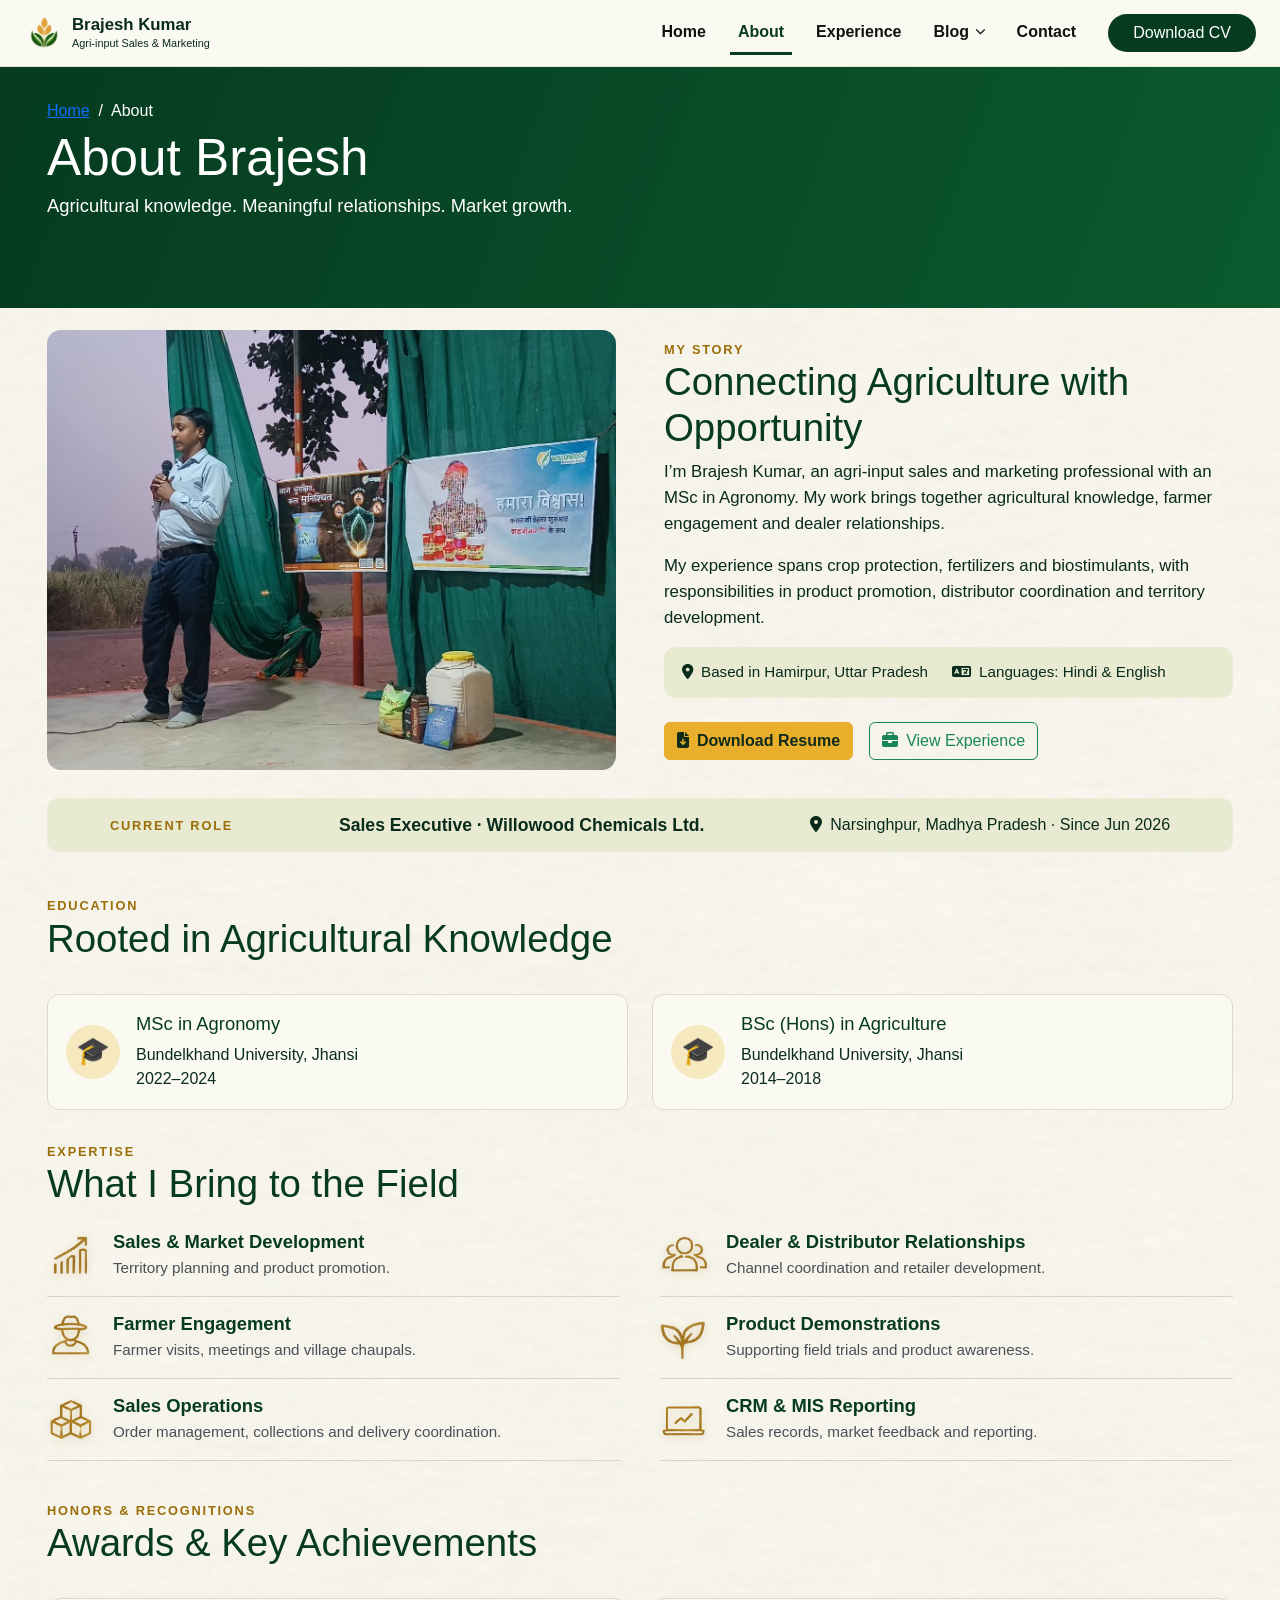
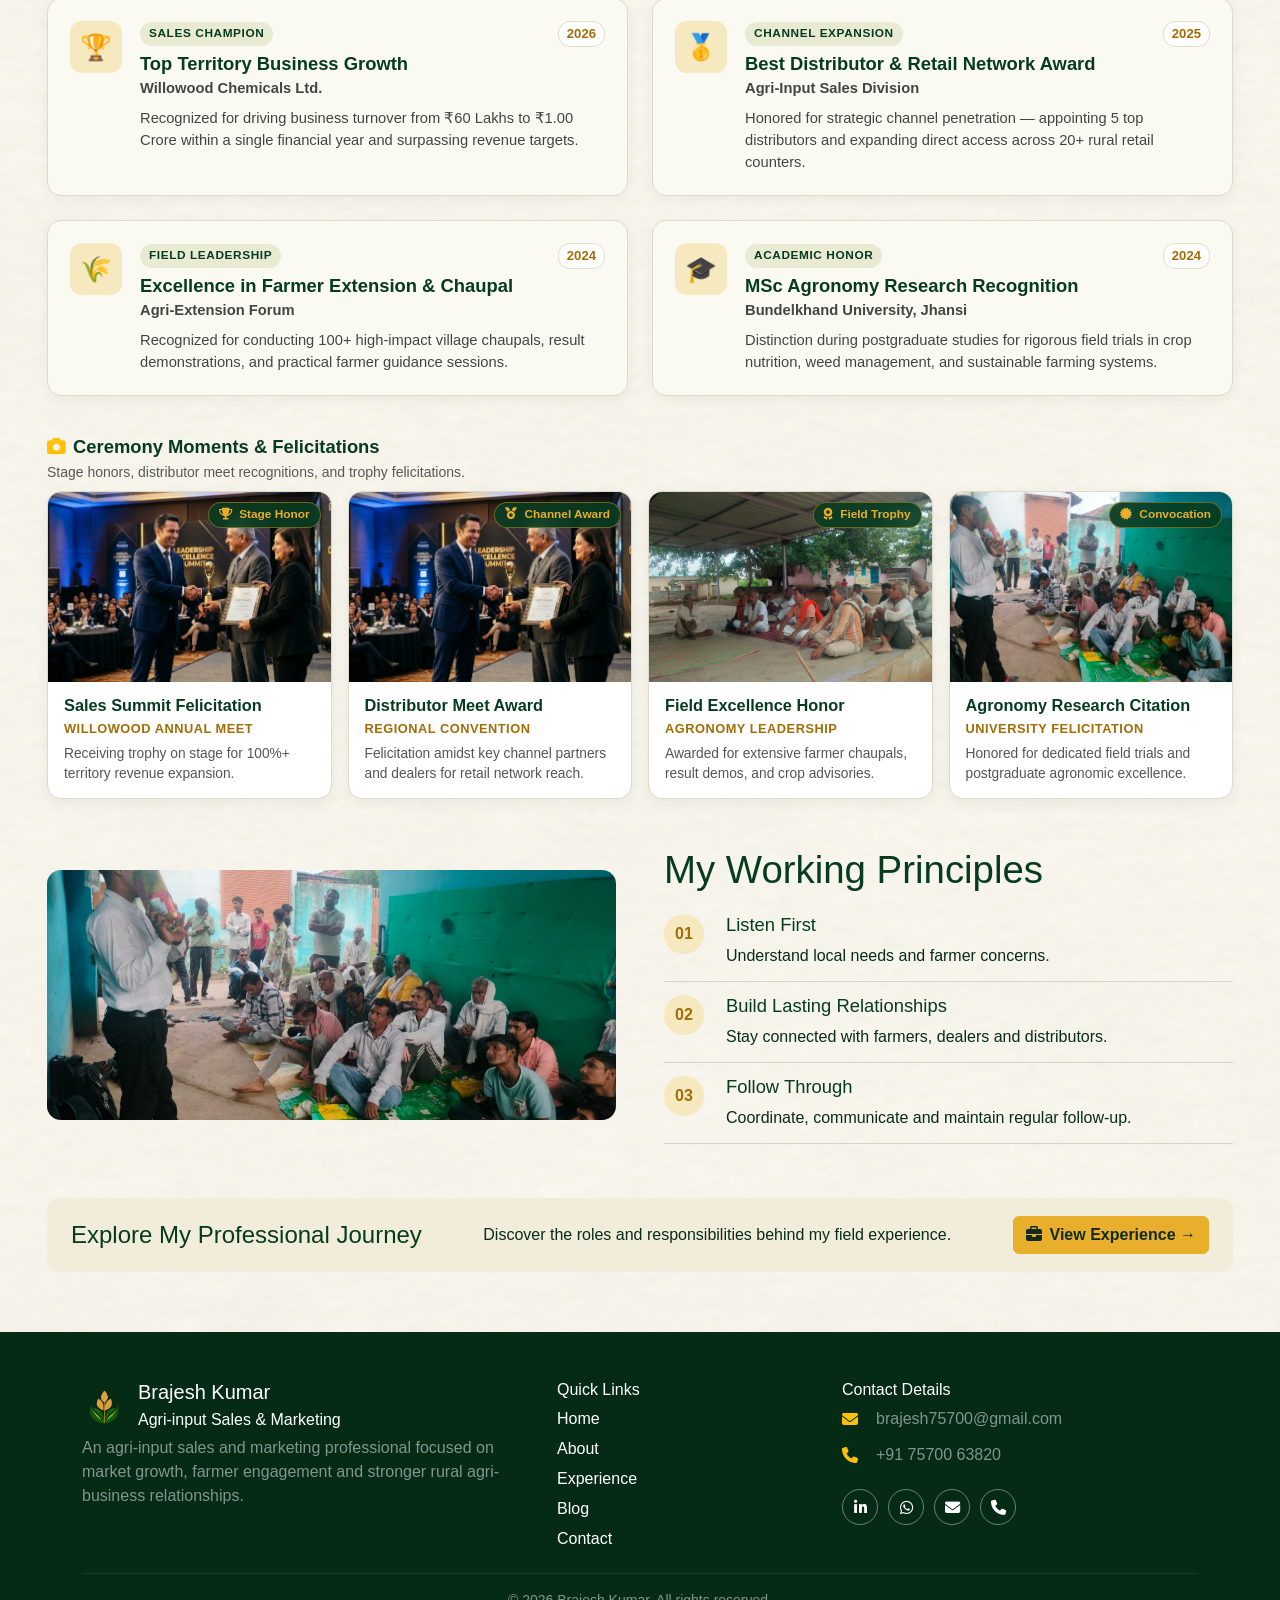
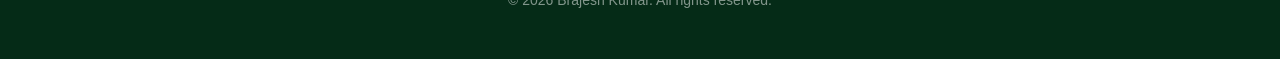
==== about.html @ 0ba1cee8 "Move about, contact, and experience to root directory and update internal links" ====
<!doctype html>
<html lang="en">
<head>
  <meta charset="utf-8"><meta name="viewport" content="width=device-width, initial-scale=1">
  <title>About Brajesh | Brajesh Kumar</title>
  <link rel="icon" type="image/svg+xml" href="assets/images/favicon.svg">
  <link rel="stylesheet" href="https://cdnjs.cloudflare.com/ajax/libs/font-awesome/6.5.1/css/all.min.css">
  <link href="https://cdn.jsdelivr.net/npm/bootstrap@5.3.3/dist/css/bootstrap.min.css" rel="stylesheet"><link rel="stylesheet" href="assets/css/style.css"><link rel="stylesheet" href="assets/css/about.css">
</head>
<body><div class="site-shell">
      <header class="site-header">
      <nav class="navbar navbar-expand-lg px-3 px-lg-4 py-2">
        <a class="navbar-brand d-flex align-items-center gap-2" href="index.html#hero">
          <img src="assets/images/logo.png" alt="Brajesh Kumar logo" class="brand-logo">
          <span><strong>Brajesh Kumar</strong><small>Agri-input Sales &amp; Marketing</small></span>
        </a>
        <button class="navbar-toggler" type="button" data-bs-toggle="collapse" data-bs-target="#mainNavigation"
          aria-controls="mainNavigation" aria-expanded="false" aria-label="Toggle navigation">
          <span class="navbar-toggler-icon"></span>
        </button>
        <div class="collapse navbar-collapse" id="mainNavigation">
          <ul class="navbar-nav ms-auto align-items-lg-center gap-lg-3">
            <li class="nav-item"><a class="nav-link" href="index.html#hero">Home</a></li>
            <li class="nav-item"><a class="nav-link active" href="about.html">About</a></li>
            <li class="nav-item"><a class="nav-link " href="experience.html">Experience</a></li>
            <li class="nav-item dropdown">
              <a class="nav-link dropdown-toggle" href="#" role="button" data-bs-toggle="dropdown" aria-expanded="false">Blog</a>
              <ul class="dropdown-menu">
                <li><a class="dropdown-item" href="pages/farmer-meetings.html">Farmer Meetings &amp; Chaupal</a></li>
                <li><a class="dropdown-item" href="pages/product-demonstrations.html">Product Demonstrations</a></li>
                <li><a class="dropdown-item" href="pages/dealer-networks.html">Building Dealer Networks</a></li>
              </ul>
            </li>
            <li class="nav-item"><a class="nav-link " href="contact.html">Contact</a></li>
            <li class="nav-item ms-lg-2 mt-3 mt-lg-0">
              <a class="btn btn-dark-green rounded-pill px-4" href="assets/images/brajesh-kumar.pdf" download="brajesh-kumar.pdf" target="_blank">Download CV</a>
            </li>
          </ul>
        </div>
      </nav>
    </header>
  <section class="about-hero"><div class="about-wrap"><div class="breadcrumbs"><a href="index.html">Home</a> &nbsp;/&nbsp; <span>About</span></div><h1>About Brajesh</h1><p>Agricultural knowledge. Meaningful relationships. Market growth.</p></div></section>
  <main class="about-page"><div class="about-wrap about-main">
    <div class="row align-items-center g-5"><div class="col-lg-6"><img class="about-profile" src="assets/images/field-image/field-product-presentation.jpeg" alt="Brajesh Kumar presenting to farmers"></div><div class="col-lg-6"><div class="about-label">My Story</div><h2>Connecting Agriculture with Opportunity</h2><p class="about-copy">I’m Brajesh Kumar, an agri-input sales and marketing professional with an MSc in Agronomy. My work brings together agricultural knowledge, farmer engagement and dealer relationships.</p><p class="about-copy">My experience spans crop protection, fertilizers and biostimulants, with responsibilities in product promotion, distributor coordination and territory development.</p><div class="about-meta"><span><i class="fa-solid fa-location-dot me-2"></i>Based in Hamirpur, Uttar Pradesh</span><span><i class="fa-solid fa-language me-2"></i>Languages: Hindi &amp; English</span></div><div class="d-flex gap-3 mt-4 flex-wrap"><a class="btn btn-gold" href="assets/images/brajesh-kumar.pdf" download="brajesh-kumar.pdf" target="_blank"><i class="fa-solid fa-file-arrow-down me-2"></i>Download Resume</a><a class="btn btn-outline-success" href="experience.html"><i class="fa-solid fa-briefcase me-2"></i>View Experience</a></div></div></div>
    <div class="role-strip"><span class="about-label mb-0">Current Role</span><strong>Sales Executive · Willowood Chemicals Ltd.</strong><span><i class="fa-solid fa-location-dot me-2"></i>Narsinghpur, Madhya Pradesh · Since Jun 2026</span></div>
    <section class="py-3"><div class="about-label">Education</div><h2>Rooted in Agricultural Knowledge</h2><div class="row g-4 mt-1"><div class="col-md-6"><div class="education-card"><div class="edu-icon">🎓</div><div><h3>MSc in Agronomy</h3><p class="mb-0">Bundelkhand University, Jhansi<br>2022–2024</p></div></div></div><div class="col-md-6"><div class="education-card"><div class="edu-icon">🎓</div><div><h3>BSc (Hons) in Agriculture</h3><p class="mb-0">Bundelkhand University, Jhansi<br>2014–2018</p></div></div></div></div></section>
    <section class="py-3">
      <div class="about-label">Expertise</div>
      <h2>What I Bring to the Field</h2>
      <div class="expertise-list">
        <div class="expertise-row">
          <span class="feature-icon">
            <img src="assets/images/icon/bring-field/sales-market-development.png" alt="Sales &amp; Market Development">
          </span>
          <div>
            <h3>Sales &amp; Market Development</h3>
            <p class="mb-0">Territory planning and product promotion.</p>
          </div>
        </div>
        <div class="expertise-row">
          <span class="feature-icon">
            <img src="assets/images/icon/bring-field/dealer-distributor-relationships.png" alt="Dealer &amp; Distributor Relationships">
          </span>
          <div>
            <h3>Dealer &amp; Distributor Relationships</h3>
            <p class="mb-0">Channel coordination and retailer development.</p>
          </div>
        </div>
        <div class="expertise-row">
          <span class="feature-icon">
            <img src="assets/images/icon/bring-field/farmer-engagement.png" alt="Farmer Engagement">
          </span>
          <div>
            <h3>Farmer Engagement</h3>
            <p class="mb-0">Farmer visits, meetings and village chaupals.</p>
          </div>
        </div>
        <div class="expertise-row">
          <span class="feature-icon">
            <img src="assets/images/icon/bring-field/product-demonstrations.png" alt="Product Demonstrations">
          </span>
          <div>
            <h3>Product Demonstrations</h3>
            <p class="mb-0">Supporting field trials and product awareness.</p>
          </div>
        </div>
        <div class="expertise-row">
          <span class="feature-icon">
            <img src="assets/images/icon/bring-field/sales-operations.png" alt="Sales Operations">
          </span>
          <div>
            <h3>Sales Operations</h3>
            <p class="mb-0">Order management, collections and delivery coordination.</p>
          </div>
        </div>
        <div class="expertise-row">
          <span class="feature-icon">
            <img src="assets/images/icon/bring-field/crm-mis-reporting.png" alt="CRM &amp; MIS Reporting">
          </span>
          <div>
            <h3>CRM &amp; MIS Reporting</h3>
            <p class="mb-0">Sales records, market feedback and reporting.</p>
          </div>
        </div>
      </div>
    </section>
    <section class="py-4">
      <div class="about-label">Honors &amp; Recognitions</div>
      <h2>Awards &amp; Key Achievements</h2>
      <div class="row g-4 mt-1">
        <div class="col-md-6">
          <div class="award-card">
            <div class="award-icon-box">🏆</div>
            <div class="award-content">
              <div class="d-flex justify-content-between align-items-center mb-1">
                <span class="award-badge">Sales Champion</span>
                <span class="award-year">2026</span>
              </div>
              <h3>Top Territory Business Growth</h3>
              <p class="award-org">Willowood Chemicals Ltd.</p>
              <p class="mb-0">Recognized for driving business turnover from ₹60 Lakhs to ₹1.00 Crore within a single financial year and surpassing revenue targets.</p>
            </div>
          </div>
        </div>
        <div class="col-md-6">
          <div class="award-card">
            <div class="award-icon-box">🥇</div>
            <div class="award-content">
              <div class="d-flex justify-content-between align-items-center mb-1">
                <span class="award-badge">Channel Expansion</span>
                <span class="award-year">2025</span>
              </div>
              <h3>Best Distributor &amp; Retail Network Award</h3>
              <p class="award-org">Agri-Input Sales Division</p>
              <p class="mb-0">Honored for strategic channel penetration — appointing 5 top distributors and expanding direct access across 20+ rural retail counters.</p>
            </div>
          </div>
        </div>
        <div class="col-md-6">
          <div class="award-card">
            <div class="award-icon-box">🌾</div>
            <div class="award-content">
              <div class="d-flex justify-content-between align-items-center mb-1">
                <span class="award-badge">Field Leadership</span>
                <span class="award-year">2024</span>
              </div>
              <h3>Excellence in Farmer Extension &amp; Chaupal</h3>
              <p class="award-org">Agri-Extension Forum</p>
              <p class="mb-0">Recognized for conducting 100+ high-impact village chaupals, result demonstrations, and practical farmer guidance sessions.</p>
            </div>
          </div>
        </div>
        <div class="col-md-6">
          <div class="award-card">
            <div class="award-icon-box">🎓</div>
            <div class="award-content">
              <div class="d-flex justify-content-between align-items-center mb-1">
                <span class="award-badge">Academic Honor</span>
                <span class="award-year">2024</span>
              </div>
              <h3>MSc Agronomy Research Recognition</h3>
              <p class="award-org">Bundelkhand University, Jhansi</p>
              <p class="mb-0">Distinction during postgraduate studies for rigorous field trials in crop nutrition, weed management, and sustainable farming systems.</p>
            </div>
          </div>
        </div>
      </div>

      <!-- Award Ceremony Photo Showcase (Demo Placements) -->
      <div class="mt-4 pt-3 mb-2">
        <div class="d-flex justify-content-between align-items-center flex-wrap gap-2">
          <div>
            <h3 class="h5 mb-1" style="color: var(--forest); font-weight: 700;">
              <i class="fa-solid fa-camera text-warning me-2"></i>Ceremony Moments &amp; Felicitations
            </h3>
            <p class="text-muted small mb-0">Stage honors, distributor meet recognitions, and trophy felicitations.</p>
          </div>
        </div>
      </div>

      <div class="row g-3">
        <!-- Photo Card 1 -->
        <div class="col-sm-6 col-lg-3">
          <div class="award-photo-card">
            <div class="award-photo-wrap">
              <img src="assets/images/awards/award-1.jpg" alt="Annual Sales Growth Award Stage" class="award-photo-img">
              <span class="award-photo-badge"><i class="fa-solid fa-trophy me-1"></i> Stage Honor</span>
            </div>
            <div class="award-photo-body">
              <h4>Sales Summit Felicitation</h4>
              <p class="award-photo-subtitle">Willowood Annual Meet</p>
              <p class="award-photo-desc">Receiving trophy on stage for 100%+ territory revenue expansion.</p>
            </div>
          </div>
        </div>

        <!-- Photo Card 2 -->
        <div class="col-sm-6 col-lg-3">
          <div class="award-photo-card">
            <div class="award-photo-wrap">
              <img src="assets/images/awards/award-2.jpg" alt="Distributor Network Felicitation" class="award-photo-img">
              <span class="award-photo-badge"><i class="fa-solid fa-medal me-1"></i> Channel Award</span>
            </div>
            <div class="award-photo-body">
              <h4>Distributor Meet Award</h4>
              <p class="award-photo-subtitle">Regional Convention</p>
              <p class="award-photo-desc">Felicitation amidst key channel partners and dealers for retail network reach.</p>
            </div>
          </div>
        </div>

        <!-- Photo Card 3 -->
        <div class="col-sm-6 col-lg-3">
          <div class="award-photo-card">
            <div class="award-photo-wrap">
              <img src="assets/images/awards/award-3.jpg" alt="Agronomy Field Excellence" class="award-photo-img">
              <span class="award-photo-badge"><i class="fa-solid fa-award me-1"></i> Field Trophy</span>
            </div>
            <div class="award-photo-body">
              <h4>Field Excellence Honor</h4>
              <p class="award-photo-subtitle">Agronomy Leadership</p>
              <p class="award-photo-desc">Awarded for extensive farmer chaupals, result demos, and crop advisories.</p>
            </div>
          </div>
        </div>

        <!-- Photo Card 4 -->
        <div class="col-sm-6 col-lg-3">
          <div class="award-photo-card">
            <div class="award-photo-wrap">
              <img src="assets/images/awards/award-4.jpg" alt="Academic & Research Recognition" class="award-photo-img">
              <span class="award-photo-badge"><i class="fa-solid fa-certificate me-1"></i> Convocation</span>
            </div>
            <div class="award-photo-body">
              <h4>Agronomy Research Citation</h4>
              <p class="award-photo-subtitle">University Felicitation</p>
              <p class="award-photo-desc">Honored for dedicated field trials and postgraduate agronomic excellence.</p>
            </div>
          </div>
        </div>
      </div>
    </section>
    <div class="row g-5 align-items-center py-4"><div class="col-lg-6"><img class="about-fieldwork" src="assets/images/field-image/field-farmer-meeting.jpeg" alt="Brajesh meeting with farmers"></div><div class="col-lg-6"><h2>My Working Principles</h2><div class="principle-row"><span class="principle-number">01</span><div><h3>Listen First</h3><p class="mb-0">Understand local needs and farmer concerns.</p></div></div><div class="principle-row"><span class="principle-number">02</span><div><h3>Build Lasting Relationships</h3><p class="mb-0">Stay connected with farmers, dealers and distributors.</p></div></div><div class="principle-row"><span class="principle-number">03</span><div><h3>Follow Through</h3><p class="mb-0">Coordinate, communicate and maintain regular follow-up.</p></div></div></div></div>
    <div class="journey-strip"><h2>Explore My Professional Journey</h2><span>Discover the roles and responsibilities behind my field experience.</span><a class="btn btn-gold" href="experience.html"><i class="fa-solid fa-briefcase me-2"></i>View Experience →</a></div>
  </div></main>
      <footer class="site-footer">
      <div class="container py-5">
        <div class="row g-4">
          <div class="col-md-5">
            <div class="footer-brand">
              <img src="assets/images/logo.png" alt="Brajesh Kumar logo">
              <div>
                <h2>Brajesh Kumar</h2>
                <p>Agri-input Sales &amp; Marketing</p>
              </div>
            </div>
            <p class="text-white-50">An agri-input sales and marketing professional focused on market growth, farmer engagement and stronger rural agri-business relationships.</p>
          </div>
          <div class="col-md-3">
            <h3>Quick Links</h3>
            <a href="index.html#hero">Home</a>
            <a href="about.html">About</a>
            <a href="experience.html">Experience</a>
            <a href="pages/farmer-meetings.html">Blog</a>
            <a href="contact.html">Contact</a>
          </div>
          <div class="col-md-4">
            <h3>Contact Details</h3>
            <p><i class="fa-solid fa-envelope text-warning me-2"></i> <a href="mailto:brajesh75700@gmail.com" class="text-white-50 text-decoration-none">brajesh75700@gmail.com</a></p>
            <p><i class="fa-solid fa-phone text-warning me-2"></i> <a href="tel:+917570063820" class="text-white-50 text-decoration-none">+91 75700 63820</a></p>
            <div class="social-row mt-3">
              <a href="#" aria-label="LinkedIn" class="linkedin-btn"><i class="fa-brands fa-linkedin-in"></i></a>
              <a href="https://wa.me/917570063820" target="_blank" aria-label="WhatsApp" class="whatsapp-btn"><i class="fa-brands fa-whatsapp"></i></a>
              <a href="mailto:brajesh75700@gmail.com" aria-label="Email" class="email-btn"><i class="fa-solid fa-envelope"></i></a>
              <a href="tel:+917570063820" aria-label="Phone" class="phone-btn"><i class="fa-solid fa-phone"></i></a>
            </div>
          </div>
        </div>
        <hr>
        <p class="text-center text-white-50 small mb-0">© 2026 Brajesh Kumar. All rights reserved.</p>
      </div>
    </footer>
</div><script src="https://cdn.jsdelivr.net/npm/bootstrap@5.3.3/dist/js/bootstrap.bundle.min.js"></script><script src="assets/js/includes.js"></script></body></html>
---- assets/css/style.css ----
:root {
  --forest: #073b20;
  --deep: #052b17;
  --gold: #e8ae2c;
  --cream: #f8f6ed;
  --ink: #092b1b;
  --line: #d8d4c2;
}

* { box-sizing: border-box; }
html { scroll-behavior: smooth; scroll-padding-top: 75px; }
body { margin: 0; background: var(--deep); color: var(--ink); font-family: Arial, Helvetica, sans-serif; }
.site-shell { max-width: 1400px; margin: 0 auto; background: var(--cream); box-shadow: 0 0 40px #001c0d; }
.site-header { background: #fbfaf2; position: sticky; top: 0; z-index: 10; border-bottom: 1px solid #e8e3d1; }
.brand-logo { width: 40px; height: 40px; object-fit: contain; }
.navbar-brand { color: var(--ink); line-height: 1; }
.navbar-brand strong { display: block; font-size: 1.05rem; }
.navbar-brand small { display: block; font-size: .68rem; margin-top: 4px; }
.navbar-nav .nav-link { color: #111; font-weight: 600; border-bottom: 3px solid transparent; transition: color 0.15s ease, border-color 0.15s ease; }
.navbar-nav .nav-link:hover, .navbar-nav .nav-link.active { color: var(--forest); }
.navbar-nav .nav-link.active { border-bottom-color: var(--forest); }
.navbar-nav .nav-link.dropdown-toggle { display: inline-flex; align-items: center; gap: .35rem; }
.navbar-nav .nav-link.dropdown-toggle::after { border: 0; content: '\f078'; font-family: 'Font Awesome 6 Free'; font-size: .65rem; font-weight: 900; line-height: 1; margin: 1px 0 0; transform: none; }
.dropdown-item:hover { background: #e8ead2; color: var(--forest); }
.dropdown-item.active, .dropdown-item:active { background: var(--forest); color: #fff; }
.btn-dark-green { background: var(--forest); color: #fff; }
.btn-dark-green:hover { background: #0e5830; color: #fff; }
.hero-section { min-height: 535px; background: url('../images/hero-agriculture.png') center/cover no-repeat; position: relative; overflow: hidden; color: #fff; }
.hero-overlay { position: absolute; inset: 0; z-index: 0; background: linear-gradient(90deg, rgba(3,53,28,.97), rgba(3,53,28,.76) 36%, rgba(3,53,28,.06) 75%); }
.hero-section::after { content: ''; position: absolute; z-index: 1; right: 4%; bottom: 0; width: 29%; height: 94%; background: url('../images/brajesh-kumar.png') center bottom/contain no-repeat; pointer-events: none; }
.hero-section > .container { z-index: 2; }
.min-vh-50 { min-height: 535px; }
.hero-copy { padding-top: 0; transform: translateY(-58px); }
.hero-copy h1 { font-size: clamp(2.5rem, 5vw, 4.2rem); line-height: 1.05; margin: 12px 0; }
.hero-role { font-size: 1.2rem; }
.eyebrow { text-transform: uppercase; letter-spacing: .12em; color: #ae7611; font-weight: 700; font-size: .8rem; margin-bottom: 10px; }
.hero-copy .eyebrow { color: #fff; }
.btn-gold { background: var(--gold); border-color: var(--gold); color: #102b1a; font-weight: 700; }
.btn-gold:hover { background: #f2c34a; border-color: #f2c34a; color: #102b1a; }
.stats-strip { margin-top: -36px; position: relative; z-index: 2; }
.stats-card { background: var(--forest); border-radius: 18px; overflow: hidden; box-shadow: 0 8px 20px #04301533; }
.stat-item { display: flex; align-items: center; justify-content: center; gap: 18px; padding: 18px 12px; border-right: 1px solid #f5dda26b; }
.stat-item:last-child { border-right: 0; }
.stat-icon { font-size: 2.25rem; color: var(--gold); }
.stat-item strong, .stat-item small { display: block; }
.stat-item strong { font-size: 1.55rem; }
.stat-item small { font-size: .85rem; }
.section-pad { padding: 80px 0; }
.about-section, .insights-section { background: url('../images/paper-texture.png') center/cover; }
.section-image { width: 100%; height: 330px; object-fit: cover; }
.section-pad h2, .section-heading h2 { font-size: clamp(2rem, 4vw, 3.1rem); color: var(--forest); line-height: 1.08; }
.lead-copy { font-size: 1.05rem; max-width: 620px; }
.education-row { display: flex; gap: 28px; flex-wrap: wrap; padding: 14px 0 18px; border-bottom: 1px solid var(--line); }
.current-role { display: flex; justify-content: space-between; gap: 12px; border-top: 1px solid var(--line); padding-top: 17px; font-weight: 600; font-size: .9rem; }
.current-role a, .insight-card a { color: #a16d05; font-weight: 700; text-decoration: none; }
.centered { text-align: center; }
.expertise-section { background: #fbfaf2; }
.expertise-card { border-right: 1px solid var(--line); height: 100%; padding: 12px 18px; }
.col-lg-3:last-child .expertise-card { border-right: 0; }
.feature-icon { color: #b17d0b; font-size: 3rem; display: block; margin-bottom: 10px; }
.expertise-card .feature-icon { display: flex; align-items: center; justify-content: center; height: 56px; margin-bottom: 14px; }
.expertise-card .feature-icon img { height: 48px; width: 48px; object-fit: contain; filter: drop-shadow(0 2px 5px rgba(161,109,5,0.2)); transition: transform .25s ease; }
.expertise-card:hover .feature-icon img { transform: scale(1.12); }
.expertise-card h3, .insight-card h3 { font-size: 1.15rem; font-weight: 700; }
.expertise-card p, .insight-card p { margin-bottom: 0; }
.insight-card { background: #fff; border: 1px solid #ded9c9; border-radius: 12px; overflow: hidden; height: 100%; box-shadow: 0 4px 12px #073b2010; }
.insight-card img { width: 100%; height: 190px; object-fit: cover; }
.insight-card p { min-height: 48px; }
.connect-section { background: var(--forest); }
.site-footer { background: var(--deep); color: #fff; }
.footer-brand { display: flex; align-items: center; gap: 12px; }
.footer-brand img { width: 44px; height: 44px; object-fit: contain; }
.footer-brand h2 { font-size: 1.25rem; margin: 0; }
.footer-brand p { margin: 4px 0; }
.site-footer h3 { font-size: 1rem; }
.site-footer a { display: block; color: #fff; text-decoration: none; margin: 6px 0; }
.site-footer .col-md-4 p { display: flex; align-items: center; gap: 10px; margin-bottom: 12px; }
.site-footer .col-md-4 p a { display: inline; margin: 0; }
.site-footer hr { border-color: #ffffff55; }
.social-row { display: flex; gap: 10px; }
.social-row a {
  border: 1px solid rgba(255, 255, 255, 0.4);
  border-radius: 50%;
  width: 36px;
  height: 36px;
  display: inline-flex;
  align-items: center;
  justify-content: center;
  color: #fff;
  font-size: 0.95rem;
  transition: all 0.25s ease;
  text-decoration: none;
}
.social-row a:hover {
  transform: translateY(-2px);
  box-shadow: 0 4px 10px rgba(0, 0, 0, 0.3);
}
.social-row a.linkedin-btn:hover { background: #0077b5; border-color: #0077b5; color: #fff; }
.social-row a.whatsapp-btn:hover { background: #25d366; border-color: #25d366; color: #fff; }
.social-row a.email-btn:hover { background: var(--gold); border-color: var(--gold); color: #052b17; }
.social-row a.phone-btn:hover { background: #0e5830; border-color: #0e5830; color: #fff; }
.navbar-toggler { border: 0; padding: 6px 8px; }
.navbar-toggler:focus { box-shadow: none; outline: none; }
.navbar-toggler .navbar-toggler-icon {
  background-image: url("data:image/svg+xml,%3csvg xmlns='http://www.w3.org/2000/svg' viewBox='0 0 30 30'%3e%3cpath stroke='%23073b20' stroke-linecap='round' stroke-miterlimit='10' stroke-width='2.4' d='M4 7h22M4 15h22M4 23h22'/%3e%3c/svg%3e");
  transition: transform 0.25s ease-in-out, background-image 0.15s ease-in-out;
}
.navbar-toggler[aria-expanded="true"] .navbar-toggler-icon {
  background-image: url("data:image/svg+xml,%3csvg xmlns='http://www.w3.org/2000/svg' viewBox='0 0 30 30'%3e%3cpath stroke='%23073b20' stroke-linecap='round' stroke-miterlimit='10' stroke-width='2.6' d='M6 6L24 24M6 24L24 6'/%3e%3c/svg%3e");
  transform: rotate(90deg);
}

@media (max-width: 991px) {
  .site-shell { margin: 0; }
  .navbar-collapse { padding: 12px 0 18px; }
  .navbar-nav .nav-item { margin-bottom: 6px; }
  .navbar-nav .nav-link {
    display: inline-block;
    width: fit-content;
    padding: 6px 0;
  }
  .navbar-nav .btn-dark-green {
    margin-top: 14px;
    display: inline-block;
  }
  .hero-section, .min-vh-50 { min-height: 610px; }
  .hero-overlay { background: linear-gradient(90deg, rgba(3,53,28,.96), rgba(3,53,28,.5)); }
  .hero-copy { transform: none; }
  .stats-strip { margin-top: -20px; }
  .stat-item { border-right: 0; border-bottom: 1px solid #f5dda26b; }
  .stat-item:last-child { border-bottom: 0; }
  .current-role { flex-direction: column; }
  .expertise-card { border-right: 0; border-bottom: 1px solid var(--line); padding-bottom: 22px; }
  .col-lg-3:last-child .expertise-card { border-bottom: 0; }
}

@media (max-width: 767px) {
  .hero-section { min-height: 640px; background-position: 68% center; }
  .hero-section::after { right: -5%; width: 48%; height: 70%; }
  .hero-copy { padding: 24px 8px 0; }
  .hero-copy h1 { font-size: clamp(2.3rem, 10vw, 3.4rem); line-height: 1.04; }
  .hero-role { font-size: 1rem; }
  .stats-strip { margin-top: 0; padding: 8px 0 0; }
  .stats-strip .container { max-width: none; padding-left: 4px; padding-right: 4px; }
  .stats-card { margin: 0 2px; border-radius: 16px; }
  .stats-card .stat-item { flex: 0 0 33.333%; width: 33.333%; min-height: 82px; flex-direction: column; justify-content: center; gap: 4px; padding: 9px 3px; text-align: center; border-right: 1px solid #f5dda26b; border-bottom: 0; }
  .stats-card .stat-item:last-child { border-right: 0; }
  .stat-icon { font-size: 1.45rem; line-height: 1; }
  .stat-item strong { font-size: .82rem; line-height: 1.1; white-space: nowrap; }
  .stat-item small { min-height: 22px; display: flex; align-items: flex-start; justify-content: center; font-size: .54rem; line-height: 1.05; max-width: 100%; }
  .about-section { padding-top: 28px; }
}
---- assets/css/about.css ----
.about-page{background:url('../images/about/paper-texture.png') center/cover}.about-hero{background:linear-gradient(110deg,#063b20,#0b5a2e);color:#fff;padding:22px 0 28px}.about-hero h1{font-size:clamp(2.4rem,4vw,4rem);margin:.25rem 0}.about-hero p{font-size:1.15rem;margin:0}.about-wrap{max-width:1250px;margin:0 auto;padding:10px 32px 60px}.about-main{padding-top:22px}.about-profile{width:100%;height:440px;object-fit:cover;object-position:76% center;border-radius:14px}.about-page h2{color:var(--forest);font-size:clamp(2rem,3vw,3rem)}.about-page h3{color:var(--forest);font-size:1.15rem}.about-label{color:#9b6e08;text-transform:uppercase;letter-spacing:.14em;font-weight:700;font-size:.8rem}.about-copy{font-size:1.05rem;line-height:1.55}.about-meta,.role-strip{background:#e8ead2;border-radius:12px;padding:14px 18px}.about-meta{display:flex;gap:24px;flex-wrap:wrap;font-size:.95rem}.role-strip{display:flex;justify-content:space-around;gap:16px;align-items:center;margin:28px 0}.role-strip strong{font-size:1.1rem}.education-card{height:100%;border:1px solid #ded9c9;border-radius:12px;padding:18px;background:#fbfaf2;display:flex;gap:16px;align-items:center}.edu-icon{display:grid;place-items:center;border-radius:50%;background:#f6e9bf;color:#b17d0b;width:54px;height:54px;font-size:1.7rem;flex:0 0 auto}.expertise-list{display:grid;grid-template-columns:1fr 1fr;gap:0 40px}.expertise-row{display:flex;gap:18px;align-items:center;padding:16px 0;border-bottom:1px solid var(--line);transition:transform .2s ease}.expertise-row:hover{transform:translateX(3px)}.expertise-row .feature-icon{width:48px;height:48px;min-width:48px;flex:0 0 48px;display:flex;align-items:center;justify-content:center;margin:0}.expertise-row .feature-icon img{width:100%;height:100%;object-fit:contain;filter:drop-shadow(0 2px 5px rgba(161,109,5,0.2));transition:transform .2s ease}.expertise-row:hover .feature-icon img{transform:scale(1.1)}.expertise-row h3{font-size:1.15rem;font-weight:700;color:var(--forest);margin:0 0 4px}.expertise-row p{font-size:.95rem;color:#495057}.principle-row{display:grid;grid-template-columns:50px 1fr;gap:12px;padding:13px 0;border-bottom:1px solid var(--line)}.principle-number{display:grid;place-items:center;background:#f6e9bf;color:#a16d05;border-radius:50%;width:40px;height:40px;font-weight:700}.about-fieldwork{width:100%;height:250px;object-fit:cover;border-radius:14px}.journey-strip{background:#f2edda;border-radius:12px;padding:18px 24px;display:flex;justify-content:space-between;gap:18px;align-items:center;margin-top:30px}.journey-strip h2{font-size:1.5rem;margin:0}
.award-card{height:100%;border:1px solid #ded9c9;border-radius:14px;padding:22px;background:#fbfaf2;display:flex;gap:18px;align-items:flex-start;box-shadow:0 4px 14px rgba(7,59,32,0.05);transition:transform .2s ease,box-shadow .2s ease}
.award-card:hover{transform:translateY(-3px);box-shadow:0 8px 20px rgba(7,59,32,0.1);border-color:#c9bea0}
.award-icon-box{width:52px;height:52px;border-radius:12px;background:#f6e9bf;color:#a16d05;font-size:1.6rem;display:grid;place-items:center;flex:0 0 auto}
.award-content{flex:1}
.award-badge{background:#e8ead2;color:#073b20;font-size:.74rem;font-weight:700;text-transform:uppercase;letter-spacing:.05em;padding:3px 9px;border-radius:20px}
.award-year{font-size:.82rem;font-weight:700;color:#a16d05;background:#fff;border:1px solid #e0dcce;padding:2px 8px;border-radius:12px}
.award-content h3{font-size:1.15rem;font-weight:700;color:var(--forest);margin:6px 0 2px}
.award-org{font-size:.88rem;font-weight:600;color:#6b7280;margin-bottom:8px}
.award-content p{font-size:.92rem;line-height:1.5;color:#444}
.award-photo-card{background:#fff;border:1px solid #ded9c9;border-radius:14px;overflow:hidden;box-shadow:0 4px 14px rgba(7,59,32,0.06);height:100%;transition:transform .25s ease,box-shadow .25s ease;display:flex;flex-direction:column}
.award-photo-card:hover{transform:translateY(-4px);box-shadow:0 10px 24px rgba(7,59,32,0.12);border-color:#c4b693}
.award-photo-wrap{position:relative;width:100%;height:190px;overflow:hidden;background:#f1ede1}
.award-photo-img{width:100%;height:100%;object-fit:cover;transition:transform .4s ease}
.award-photo-card:hover .award-photo-img{transform:scale(1.05)}
.award-photo-badge{position:absolute;top:10px;right:10px;background:rgba(7,59,32,0.9);backdrop-filter:blur(4px);color:var(--gold);font-size:.74rem;font-weight:700;padding:3px 10px;border-radius:20px;border:1px solid rgba(232,174,44,0.4)}
.award-photo-body{padding:14px 16px;flex-grow:1;display:flex;flex-direction:column}
.award-photo-body h4{font-size:1.02rem;color:var(--forest);font-weight:700;margin:0 0 3px}
.award-photo-subtitle{font-size:.8rem;font-weight:700;color:#a16d05;margin-bottom:6px;text-transform:uppercase;letter-spacing:.04em}
.award-photo-desc{font-size:.86rem;color:#555;line-height:1.45;margin:0}
@media(max-width:576px){.award-card{flex-direction:column;padding:18px}.award-photo-wrap{height:210px}}
@media(max-width:767px){.about-wrap{padding-left:16px;padding-right:16px}.about-profile{height:330px}.role-strip,.journey-strip{flex-direction:column;align-items:flex-start}.expertise-list{grid-template-columns:1fr}}
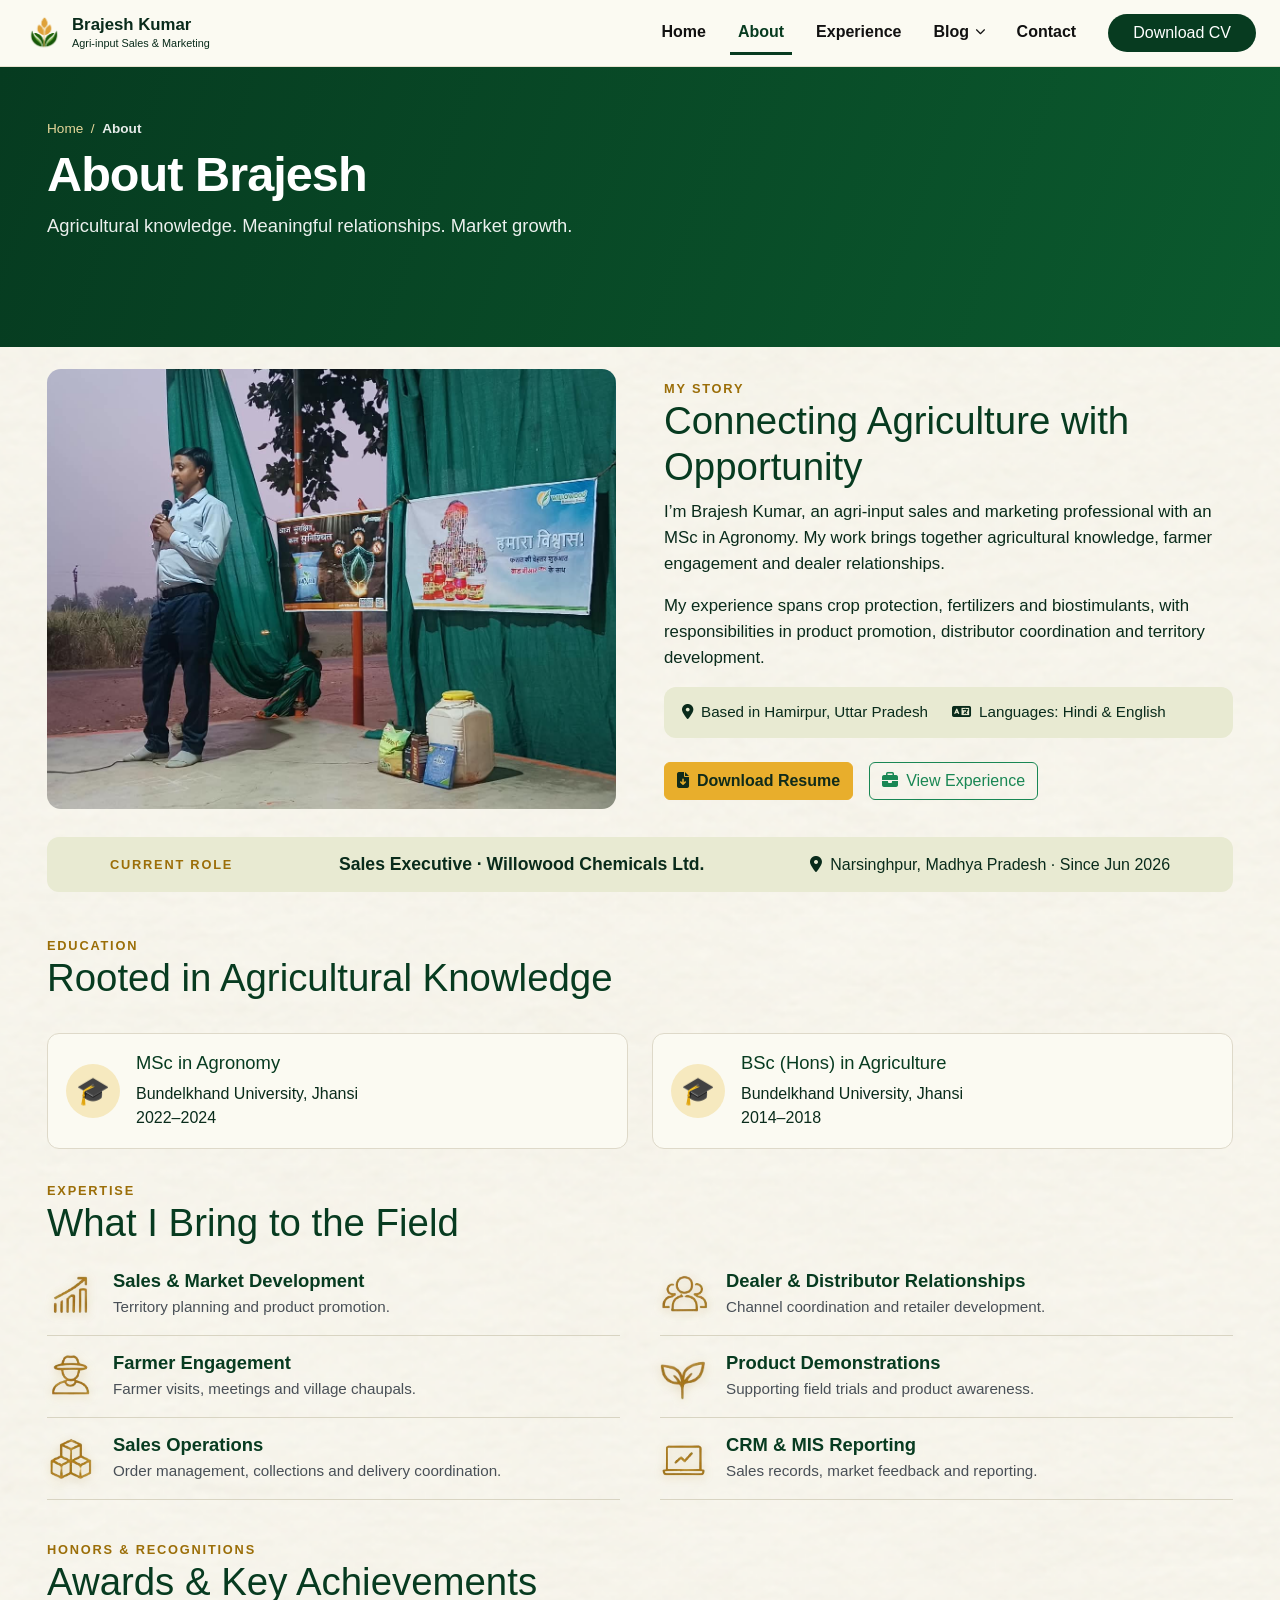
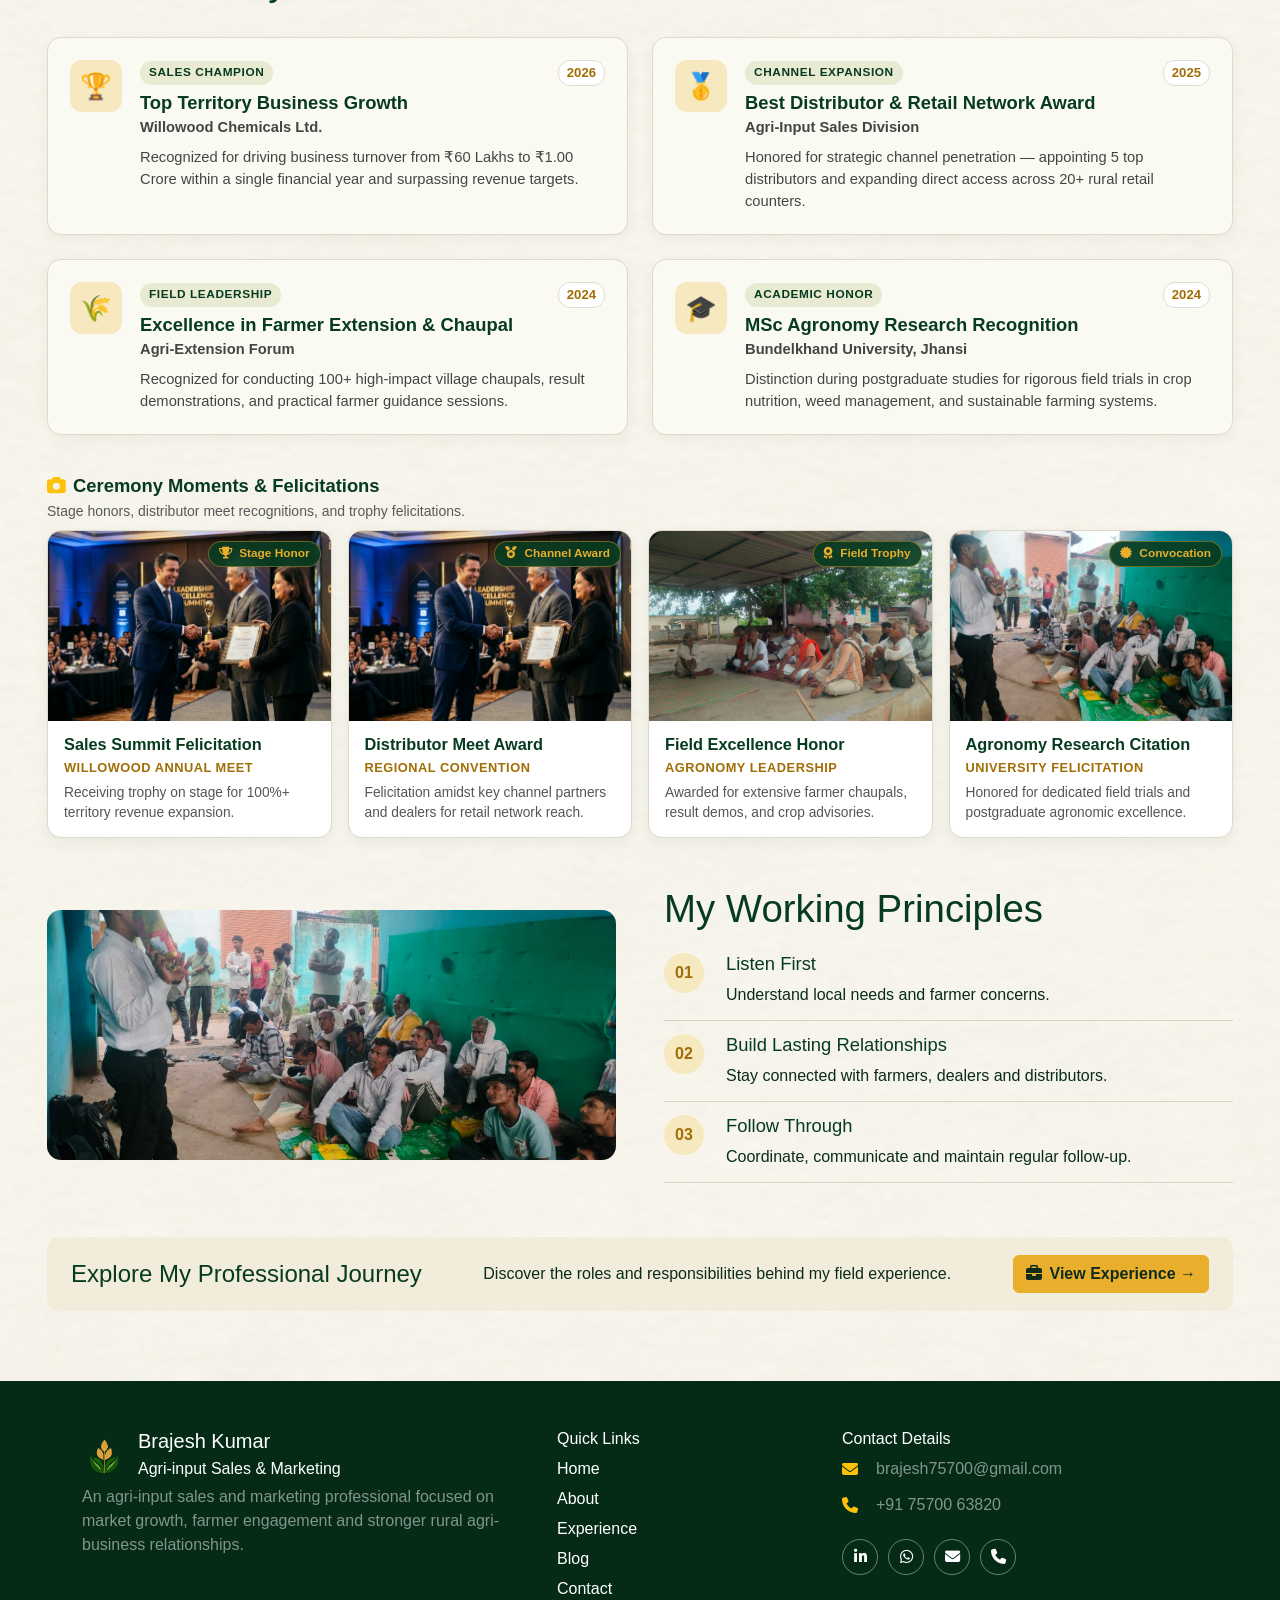
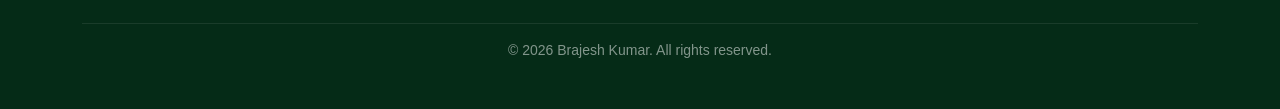
==== commit b04019cd: "Standardize breadcrumbs styling and hero structure across about and all pages" ====
--- a/about.html
+++ b/about.html
@@ -26,9 +26,9 @@
             <li class="nav-item dropdown">
               <a class="nav-link dropdown-toggle" href="#" role="button" data-bs-toggle="dropdown" aria-expanded="false">Blog</a>
               <ul class="dropdown-menu">
-                <li><a class="dropdown-item" href="pages/farmer-meetings.html">Farmer Meetings &amp; Chaupal</a></li>
-                <li><a class="dropdown-item" href="pages/product-demonstrations.html">Product Demonstrations</a></li>
-                <li><a class="dropdown-item" href="pages/dealer-networks.html">Building Dealer Networks</a></li>
+                <li><a class="dropdown-item" href="blog/farmer-meetings.html">Farmer Meetings &amp; Chaupal</a></li>
+                <li><a class="dropdown-item" href="blog/product-demonstrations.html">Product Demonstrations</a></li>
+                <li><a class="dropdown-item" href="blog/dealer-networks.html">Building Dealer Networks</a></li>
               </ul>
             </li>
             <li class="nav-item"><a class="nav-link " href="contact.html">Contact</a></li>
@@ -39,7 +39,16 @@
         </div>
       </nav>
     </header>
-  <section class="about-hero"><div class="about-wrap"><div class="breadcrumbs"><a href="index.html">Home</a> &nbsp;/&nbsp; <span>About</span></div><h1>About Brajesh</h1><p>Agricultural knowledge. Meaningful relationships. Market growth.</p></div></section>
+    <!-- About Hero Banner -->
+    <section class="about-hero">
+      <div class="about-wrap">
+        <div class="breadcrumbs">
+          <a href="index.html">Home</a> &nbsp;/&nbsp; <span>About</span>
+        </div>
+        <h1>About Brajesh</h1>
+        <p>Agricultural knowledge. Meaningful relationships. Market growth.</p>
+      </div>
+    </section>
   <main class="about-page"><div class="about-wrap about-main">
     <div class="row align-items-center g-5"><div class="col-lg-6"><img class="about-profile" src="assets/images/field-image/field-product-presentation.jpeg" alt="Brajesh Kumar presenting to farmers"></div><div class="col-lg-6"><div class="about-label">My Story</div><h2>Connecting Agriculture with Opportunity</h2><p class="about-copy">I’m Brajesh Kumar, an agri-input sales and marketing professional with an MSc in Agronomy. My work brings together agricultural knowledge, farmer engagement and dealer relationships.</p><p class="about-copy">My experience spans crop protection, fertilizers and biostimulants, with responsibilities in product promotion, distributor coordination and territory development.</p><div class="about-meta"><span><i class="fa-solid fa-location-dot me-2"></i>Based in Hamirpur, Uttar Pradesh</span><span><i class="fa-solid fa-language me-2"></i>Languages: Hindi &amp; English</span></div><div class="d-flex gap-3 mt-4 flex-wrap"><a class="btn btn-gold" href="assets/images/brajesh-kumar.pdf" download="brajesh-kumar.pdf" target="_blank"><i class="fa-solid fa-file-arrow-down me-2"></i>Download Resume</a><a class="btn btn-outline-success" href="experience.html"><i class="fa-solid fa-briefcase me-2"></i>View Experience</a></div></div></div>
     <div class="role-strip"><span class="about-label mb-0">Current Role</span><strong>Sales Executive · Willowood Chemicals Ltd.</strong><span><i class="fa-solid fa-location-dot me-2"></i>Narsinghpur, Madhya Pradesh · Since Jun 2026</span></div>
@@ -261,7 +270,7 @@
             <a href="index.html#hero">Home</a>
             <a href="about.html">About</a>
             <a href="experience.html">Experience</a>
-            <a href="pages/farmer-meetings.html">Blog</a>
+            <a href="blog/farmer-meetings.html">Blog</a>
             <a href="contact.html">Contact</a>
           </div>
           <div class="col-md-4">
--- a/assets/css/style.css
+++ b/assets/css/style.css
@@ -110,6 +110,12 @@
   transform: rotate(90deg);
 }
 
+/* Universal Breadcrumbs */
+.breadcrumbs { font-size: .85rem; color: #e6d79a; margin-bottom: 6px; }
+.breadcrumbs a { color: #e6d79a; text-decoration: none; transition: color .2s ease; }
+.breadcrumbs a:hover { color: #fff; text-decoration: underline; }
+.breadcrumbs span { color: rgba(255, 255, 255, 0.9); font-weight: 600; }
+
 @media (max-width: 991px) {
   .site-shell { margin: 0; }
   .navbar-collapse { padding: 12px 0 18px; }
--- a/assets/css/about.css
+++ b/assets/css/about.css
@@ -1,4 +1,4 @@
-.about-page{background:url('../images/about/paper-texture.png') center/cover}.about-hero{background:linear-gradient(110deg,#063b20,#0b5a2e);color:#fff;padding:22px 0 28px}.about-hero h1{font-size:clamp(2.4rem,4vw,4rem);margin:.25rem 0}.about-hero p{font-size:1.15rem;margin:0}.about-wrap{max-width:1250px;margin:0 auto;padding:10px 32px 60px}.about-main{padding-top:22px}.about-profile{width:100%;height:440px;object-fit:cover;object-position:76% center;border-radius:14px}.about-page h2{color:var(--forest);font-size:clamp(2rem,3vw,3rem)}.about-page h3{color:var(--forest);font-size:1.15rem}.about-label{color:#9b6e08;text-transform:uppercase;letter-spacing:.14em;font-weight:700;font-size:.8rem}.about-copy{font-size:1.05rem;line-height:1.55}.about-meta,.role-strip{background:#e8ead2;border-radius:12px;padding:14px 18px}.about-meta{display:flex;gap:24px;flex-wrap:wrap;font-size:.95rem}.role-strip{display:flex;justify-content:space-around;gap:16px;align-items:center;margin:28px 0}.role-strip strong{font-size:1.1rem}.education-card{height:100%;border:1px solid #ded9c9;border-radius:12px;padding:18px;background:#fbfaf2;display:flex;gap:16px;align-items:center}.edu-icon{display:grid;place-items:center;border-radius:50%;background:#f6e9bf;color:#b17d0b;width:54px;height:54px;font-size:1.7rem;flex:0 0 auto}.expertise-list{display:grid;grid-template-columns:1fr 1fr;gap:0 40px}.expertise-row{display:flex;gap:18px;align-items:center;padding:16px 0;border-bottom:1px solid var(--line);transition:transform .2s ease}.expertise-row:hover{transform:translateX(3px)}.expertise-row .feature-icon{width:48px;height:48px;min-width:48px;flex:0 0 48px;display:flex;align-items:center;justify-content:center;margin:0}.expertise-row .feature-icon img{width:100%;height:100%;object-fit:contain;filter:drop-shadow(0 2px 5px rgba(161,109,5,0.2));transition:transform .2s ease}.expertise-row:hover .feature-icon img{transform:scale(1.1)}.expertise-row h3{font-size:1.15rem;font-weight:700;color:var(--forest);margin:0 0 4px}.expertise-row p{font-size:.95rem;color:#495057}.principle-row{display:grid;grid-template-columns:50px 1fr;gap:12px;padding:13px 0;border-bottom:1px solid var(--line)}.principle-number{display:grid;place-items:center;background:#f6e9bf;color:#a16d05;border-radius:50%;width:40px;height:40px;font-weight:700}.about-fieldwork{width:100%;height:250px;object-fit:cover;border-radius:14px}.journey-strip{background:#f2edda;border-radius:12px;padding:18px 24px;display:flex;justify-content:space-between;gap:18px;align-items:center;margin-top:30px}.journey-strip h2{font-size:1.5rem;margin:0}
+.about-page{background:url('../images/about/paper-texture.png') center/cover}.about-hero{background:linear-gradient(110deg,#063b20,#0b5a2e);color:#fff;padding:32px 0 38px}.about-hero h1{font-size:clamp(2.2rem,3.8vw,3.6rem);font-weight:800;margin:.35rem 0 .5rem;letter-spacing:-0.02em}.about-hero p{font-size:1.15rem;margin:0;opacity:.92}.about-wrap{max-width:1250px;margin:0 auto;padding:20px 32px 70px}.breadcrumbs{font-size:.85rem;color:#e6d79a;margin-bottom:6px}.breadcrumbs a{color:#e6d79a;text-decoration:none}.breadcrumbs a:hover{text-decoration:underline;color:#fff}.breadcrumbs span{color:rgba(255,255,255,.9);font-weight:600}.about-main{padding-top:22px}.about-profile{width:100%;height:440px;object-fit:cover;object-position:76% center;border-radius:14px}.about-page h2{color:var(--forest);font-size:clamp(2rem,3vw,3rem)}.about-page h3{color:var(--forest);font-size:1.15rem}.about-label{color:#9b6e08;text-transform:uppercase;letter-spacing:.14em;font-weight:700;font-size:.8rem}.about-copy{font-size:1.05rem;line-height:1.55}.about-meta,.role-strip{background:#e8ead2;border-radius:12px;padding:14px 18px}.about-meta{display:flex;gap:24px;flex-wrap:wrap;font-size:.95rem}.role-strip{display:flex;justify-content:space-around;gap:16px;align-items:center;margin:28px 0}.role-strip strong{font-size:1.1rem}.education-card{height:100%;border:1px solid #ded9c9;border-radius:12px;padding:18px;background:#fbfaf2;display:flex;gap:16px;align-items:center}.edu-icon{display:grid;place-items:center;border-radius:50%;background:#f6e9bf;color:#b17d0b;width:54px;height:54px;font-size:1.7rem;flex:0 0 auto}.expertise-list{display:grid;grid-template-columns:1fr 1fr;gap:0 40px}.expertise-row{display:flex;gap:18px;align-items:center;padding:16px 0;border-bottom:1px solid var(--line);transition:transform .2s ease}.expertise-row:hover{transform:translateX(3px)}.expertise-row .feature-icon{width:48px;height:48px;min-width:48px;flex:0 0 48px;display:flex;align-items:center;justify-content:center;margin:0}.expertise-row .feature-icon img{width:100%;height:100%;object-fit:contain;filter:drop-shadow(0 2px 5px rgba(161,109,5,0.2));transition:transform .2s ease}.expertise-row:hover .feature-icon img{transform:scale(1.1)}.expertise-row h3{font-size:1.15rem;font-weight:700;color:var(--forest);margin:0 0 4px}.expertise-row p{font-size:.95rem;color:#495057}.principle-row{display:grid;grid-template-columns:50px 1fr;gap:12px;padding:13px 0;border-bottom:1px solid var(--line)}.principle-number{display:grid;place-items:center;background:#f6e9bf;color:#a16d05;border-radius:50%;width:40px;height:40px;font-weight:700}.about-fieldwork{width:100%;height:250px;object-fit:cover;border-radius:14px}.journey-strip{background:#f2edda;border-radius:12px;padding:18px 24px;display:flex;justify-content:space-between;gap:18px;align-items:center;margin-top:30px}.journey-strip h2{font-size:1.5rem;margin:0}
 .award-card{height:100%;border:1px solid #ded9c9;border-radius:14px;padding:22px;background:#fbfaf2;display:flex;gap:18px;align-items:flex-start;box-shadow:0 4px 14px rgba(7,59,32,0.05);transition:transform .2s ease,box-shadow .2s ease}
 .award-card:hover{transform:translateY(-3px);box-shadow:0 8px 20px rgba(7,59,32,0.1);border-color:#c9bea0}
 .award-icon-box{width:52px;height:52px;border-radius:12px;background:#f6e9bf;color:#a16d05;font-size:1.6rem;display:grid;place-items:center;flex:0 0 auto}
